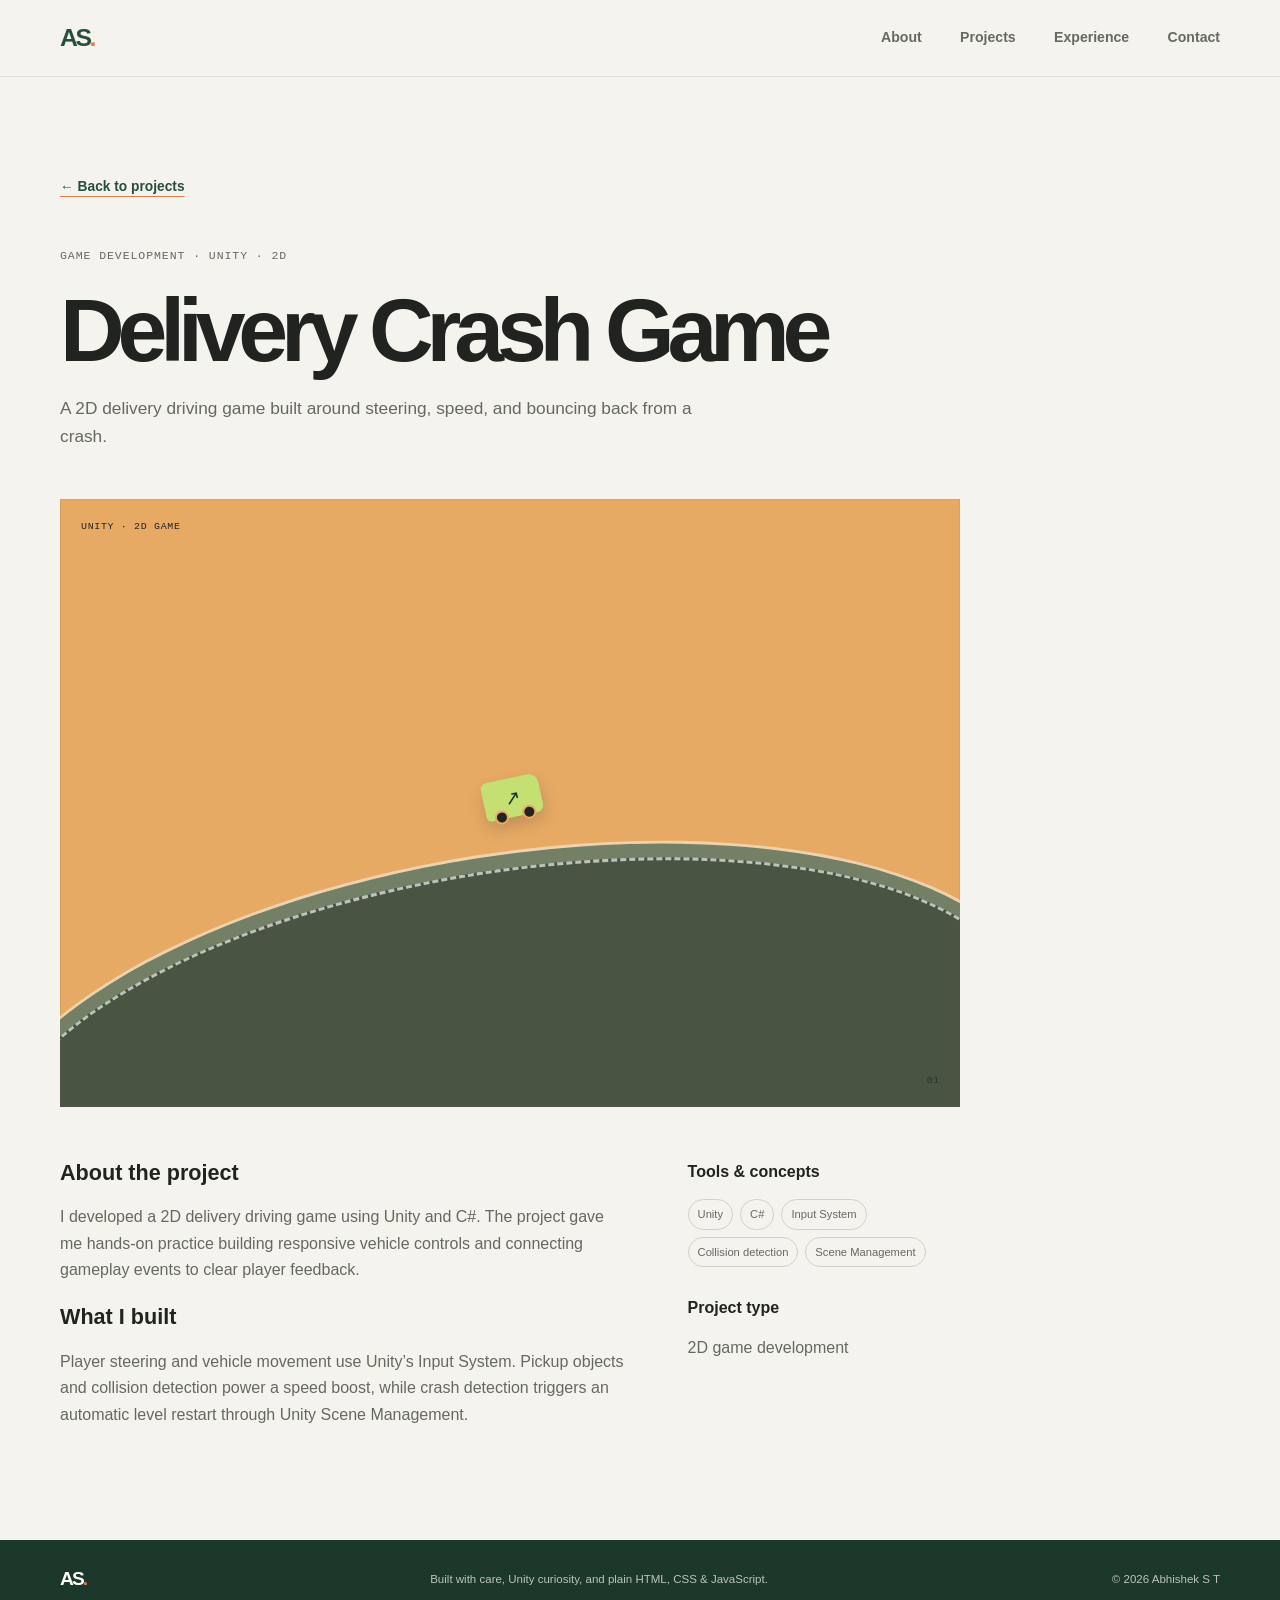
==== projects/delivery-crash.html @ 55c1bf68 "Portfolio created" ====
<!doctype html>
<html lang="en" class="no-js">
  <head>
    <meta charset="utf-8">
    <meta name="viewport" content="width=device-width, initial-scale=1">
    <meta name="theme-color" content="#f5f3ed">
    <meta name="description" content="A 2D delivery driving game made with Unity and C# by Abhishek S T.">
    <title>Delivery Crash Game — Abhishek S T</title>
    <link rel="stylesheet" href="../css/style.css">
    <script src="../js/script.js" defer></script>
  </head>
  <body>
    <a class="skip-link" href="#main">Skip to content</a>
    <header class="site-header">
      <div class="container header-inner">
        <a class="wordmark" href="../index.html" aria-label="Abhishek S T, home">AS<span>.</span></a>
        <button class="menu-toggle" type="button" aria-expanded="false" aria-controls="primary-navigation">
          <span class="menu-toggle-label">Menu</span>
          <span class="menu-toggle-icon" aria-hidden="true"></span>
        </button>
        <nav class="site-nav" id="primary-navigation" aria-label="Main navigation">
          <a href="../index.html#about">About</a>
          <a href="../index.html#projects">Projects</a>
          <a href="../index.html#experience">Experience</a>
          <a href="../index.html#contact">Contact</a>
        </nav>
      </div>
    </header>
    <main id="main" class="project-page container">
      <a class="project-page-back" href="../index.html#projects">← Back to projects</a>
      <header class="project-page-header">
        <p class="eyebrow">Game development · Unity · 2D</p>
        <h1>Delivery Crash Game</h1>
        <p>A 2D delivery driving game built around steering, speed, and bouncing back from a crash.</p>
      </header>
      <div class="project-visual project-page-visual art-delivery" role="img" aria-label="Decorative illustration of a delivery van on a winding road">
        <span class="visual-label">UNITY · 2D GAME</span>
        <span class="delivery-road" aria-hidden="true"></span>
        <span class="delivery-van" aria-hidden="true">↗</span>
        <span class="visual-number" aria-hidden="true">01</span>
      </div>
      <div class="project-page-content">
        <div>
          <h2>About the project</h2>
          <p>I developed a 2D delivery driving game using Unity and C#. The project gave me hands-on practice building responsive vehicle controls and connecting gameplay events to clear player feedback.</p>
          <h2>What I built</h2>
          <p>Player steering and vehicle movement use Unity’s Input System. Pickup objects and collision detection power a speed boost, while crash detection triggers an automatic level restart through Unity Scene Management.</p>
        </div>
        <aside class="project-page-meta" aria-label="Project details">
          <h2>Tools &amp; concepts</h2>
          <ul class="tag-list">
            <li>Unity</li><li>C#</li><li>Input System</li><li>Collision detection</li><li>Scene Management</li>
          </ul>
          <h2>Project type</h2>
          <p>2D game development</p>
        </aside>
      </div>
    </main>
    <footer class="site-footer">
      <div class="container footer-inner">
        <a class="wordmark footer-wordmark" href="../index.html" aria-label="Abhishek S T, home">AS<span>.</span></a>
        <p>Built with care, Unity curiosity, and plain HTML, CSS &amp; JavaScript.</p>
        <p>© <span id="current-year">2026</span> Abhishek S T</p>
      </div>
    </footer>
  </body>
</html>
---- css/style.css ----
:root {
  color-scheme: light;
  --paper: #f5f3ed;
  --paper-deep: #ebe8de;
  --ink: #20231f;
  --muted: #656960;
  --green: #284f3b;
  --green-dark: #1c382a;
  --lime: #c4df72;
  --orange: #e47a4e;
  --line: #d7d5cc;
  --white: #fffefa;
  --font-body: "DM Sans", "Segoe UI", sans-serif;
  --font-display: "Space Grotesk", "Segoe UI", sans-serif;
  --font-mono: "DM Mono", Consolas, monospace;
  --content-width: 1160px;
}

* {
  box-sizing: border-box;
}

html {
  scroll-behavior: smooth;
  scroll-padding-top: 88px;
}

body {
  margin: 0;
  background: var(--paper);
  color: var(--ink);
  font-family: var(--font-body);
  font-size: 16px;
  line-height: 1.65;
  -webkit-font-smoothing: antialiased;
}

img,
svg {
  display: block;
  max-width: 100%;
}

a {
  color: inherit;
}

a:focus-visible,
button:focus-visible {
  outline: 3px solid var(--orange);
  outline-offset: 4px;
}

button {
  font: inherit;
}

.container {
  width: min(var(--content-width), calc(100% - 48px));
  margin-inline: auto;
}

.visually-hidden {
  position: absolute;
  width: 1px;
  height: 1px;
  padding: 0;
  margin: -1px;
  overflow: hidden;
  clip: rect(0, 0, 0, 0);
  white-space: nowrap;
  border: 0;
}

.skip-link {
  position: fixed;
  z-index: 20;
  top: 12px;
  left: 12px;
  padding: 10px 14px;
  transform: translateY(-160%);
  background: var(--ink);
  color: var(--white);
}

.skip-link:focus {
  transform: translateY(0);
}

.site-header {
  position: sticky;
  z-index: 10;
  top: 0;
  border-bottom: 1px solid rgb(32 35 31 / 8%);
  background: rgb(245 243 237 / 94%);
  backdrop-filter: blur(14px);
}

.header-inner {
  display: flex;
  min-height: 76px;
  align-items: center;
  justify-content: space-between;
}

.wordmark {
  color: var(--green);
  font-family: var(--font-display);
  font-size: 1.55rem;
  font-weight: 700;
  letter-spacing: -0.1em;
  text-decoration: none;
}

.wordmark span {
  color: var(--orange);
}

.site-nav {
  display: flex;
  align-items: center;
  gap: clamp(20px, 3vw, 42px);
}

.site-nav a,
.contact-links a {
  color: var(--muted);
  font-size: 0.88rem;
  font-weight: 600;
  text-decoration: none;
  transition: color 160ms ease;
}

.site-nav a:hover,
.contact-links a:hover {
  color: var(--green);
}

.menu-toggle {
  display: none;
  align-items: center;
  gap: 10px;
  padding: 8px 0 8px 8px;
  border: 0;
  background: transparent;
  color: var(--ink);
  cursor: pointer;
  font-size: 0.8rem;
  font-weight: 600;
}

.menu-toggle-icon,
.menu-toggle-icon::after {
  display: block;
  width: 20px;
  height: 1px;
  background: currentColor;
  transition: transform 160ms ease;
}

.menu-toggle-icon {
  position: relative;
}

.menu-toggle-icon::after {
  position: absolute;
  top: 6px;
  content: "";
}

.menu-toggle[aria-expanded="true"] .menu-toggle-icon {
  transform: translateY(3px) rotate(45deg);
}

.menu-toggle[aria-expanded="true"] .menu-toggle-icon::after {
  transform: rotate(-90deg);
}

.section {
  padding-block: clamp(76px, 10vw, 132px);
}

.hero {
  position: relative;
  display: flex;
  min-height: min(760px, calc(100svh - 76px));
  flex-direction: column;
  justify-content: center;
  overflow: hidden;
  padding-block: 74px 34px;
  background: var(--paper);
}

.hero-grid {
  display: grid;
  grid-template-columns: minmax(0, 1.04fr) minmax(300px, 0.96fr);
  align-items: center;
  gap: clamp(36px, 7vw, 100px);
}

.hero-copy {
  position: relative;
  z-index: 1;
  max-width: 650px;
  padding-block: 28px;
}

.eyebrow,
.project-type,
.timeline-date,
.education-year {
  color: var(--muted);
  font-family: var(--font-mono);
  font-size: 0.72rem;
  letter-spacing: 0.08em;
  line-height: 1.5;
  text-transform: uppercase;
}

.eyebrow {
  display: flex;
  align-items: center;
  gap: 10px;
  margin: 0 0 22px;
}

.status-dot {
  width: 8px;
  height: 8px;
  border-radius: 50%;
  background: #79a860;
  box-shadow: 0 0 0 4px rgb(121 168 96 / 14%);
}

h1,
h2,
h3,
p {
  margin-top: 0;
}

h1,
h2,
h3 {
  font-family: var(--font-display);
}

.hero h1 {
  max-width: 700px;
  margin-bottom: 22px;
  font-size: clamp(3.2rem, 7.2vw, 6.35rem);
  font-weight: 600;
  letter-spacing: -0.085em;
  line-height: 0.99;
}

.hero h1 span,
.section-heading h2 span,
.contact-inner h2 span {
  color: var(--green);
}

.hero-intro {
  max-width: 520px;
  margin-bottom: 12px;
  color: var(--green-dark);
  font-size: clamp(1.05rem, 1.65vw, 1.28rem);
  font-weight: 600;
  line-height: 1.45;
}

.hero-description {
  max-width: 490px;
  margin-bottom: 28px;
  color: var(--muted);
}

.hero-actions {
  display: flex;
  align-items: center;
  flex-wrap: wrap;
  gap: 22px;
}

.button {
  display: inline-flex;
  min-height: 50px;
  align-items: center;
  justify-content: center;
  gap: 18px;
  padding: 0 20px;
  border: 1px solid transparent;
  border-radius: 3px;
  font-size: 0.88rem;
  font-weight: 600;
  text-decoration: none;
  transition: background 160ms ease, transform 160ms ease;
}

.button:hover {
  transform: translateY(-2px);
}

.button-primary {
  background: var(--green);
  color: var(--white);
}

.button-primary:hover {
  background: var(--green-dark);
}

.text-link {
  color: var(--ink);
  font-size: 0.88rem;
  font-weight: 600;
  text-decoration-color: var(--orange);
  text-underline-offset: 5px;
}

.text-link span {
  padding-left: 5px;
  color: var(--orange);
}

.hero-meta {
  display: flex;
  flex-wrap: wrap;
  gap: 10px;
  padding: 0;
  margin: 38px 0 0;
  list-style: none;
}

.hero-meta li,
.project-tags li,
.tag-list li {
  border: 1px solid var(--line);
  border-radius: 999px;
  color: var(--muted);
  font-size: 0.76rem;
}

.hero-meta li {
  padding: 6px 12px;
}

.hero-art {
  position: relative;
  display: grid;
  min-height: 440px;
  place-items: center;
  overflow: hidden;
  border-radius: 48% 48% 3px 3px;
  background: var(--green);
  isolation: isolate;
}

.hero-art::before {
  position: absolute;
  inset: 12px;
  border: 1px solid rgb(255 254 250 / 20%);
  border-radius: inherit;
  content: "";
}

.hero-art::after {
  position: absolute;
  z-index: -1;
  right: -25%;
  bottom: -34%;
  width: 100%;
  aspect-ratio: 1;
  border-radius: 50%;
  background: var(--green-dark);
  content: "";
}

.orbit {
  position: absolute;
  width: 72%;
  aspect-ratio: 1;
  border: 1px solid rgb(245 243 237 / 20%);
  border-radius: 50%;
}

.orbit-one {
  transform: rotate(-25deg) scaleX(0.65);
}

.orbit-two {
  transform: rotate(45deg) scaleX(0.65);
}

.hero-shape {
  position: absolute;
}

.shape-main {
  display: grid;
  width: 180px;
  aspect-ratio: 1;
  place-items: center;
  transform: rotate(-12deg);
  border: 1px solid rgb(255 254 250 / 45%);
  border-radius: 36% 64% 57% 43% / 49% 41% 59% 51%;
  background: var(--lime);
  box-shadow: 16px 20px 0 rgb(20 39 29 / 24%);
  color: var(--green-dark);
  font-family: var(--font-display);
  font-size: 5.6rem;
  font-weight: 600;
  animation: float 6s ease-in-out infinite;
}

.shape-small {
  top: 24%;
  right: 20%;
  width: 36px;
  aspect-ratio: 1;
  transform: rotate(20deg);
  border-radius: 10px;
  background: var(--orange);
}

.shape-dot {
  bottom: 25%;
  left: 19%;
  width: 17px;
  aspect-ratio: 1;
  border-radius: 50%;
  background: var(--lime);
}

.art-caption,
.art-index {
  position: absolute;
  z-index: 1;
  color: var(--white);
  font-family: var(--font-mono);
  font-size: 0.66rem;
  letter-spacing: 0.06em;
  text-transform: uppercase;
}

.art-caption {
  right: 26px;
  bottom: 24px;
  left: 26px;
  display: flex;
  justify-content: space-between;
}

.art-index {
  top: 30px;
  right: 30px;
  color: rgb(255 254 250 / 72%);
}

.hero-bottom {
  display: flex;
  align-items: center;
  gap: 12px;
  margin-top: auto;
  padding-top: 48px;
  color: var(--muted);
  font-family: var(--font-mono);
  font-size: 0.63rem;
  letter-spacing: 0.06em;
  text-transform: uppercase;
}

.scroll-line {
  width: 46px;
  height: 1px;
  background: var(--orange);
}

.hero-location {
  margin-left: auto;
}

.about-section,
.experience-section {
  background: var(--paper-deep);
}

.section-grid {
  display: grid;
  grid-template-columns: minmax(220px, 0.78fr) minmax(0, 1.22fr);
  gap: clamp(48px, 9vw, 140px);
}

.section-heading h2,
.contact-inner h2 {
  max-width: 560px;
  margin-bottom: 0;
  font-size: clamp(2.5rem, 5.3vw, 4.4rem);
  font-weight: 500;
  letter-spacing: -0.07em;
  line-height: 1.04;
}

.about-content {
  max-width: 650px;
}

.about-content p {
  color: var(--muted);
}

.about-content .lead {
  margin-bottom: 20px;
  color: var(--ink);
  font-family: var(--font-display);
  font-size: clamp(1.35rem, 2.4vw, 1.85rem);
  font-weight: 500;
  letter-spacing: -0.035em;
  line-height: 1.35;
}

.skill-groups {
  display: grid;
  grid-template-columns: 1fr 1fr;
  gap: 28px;
  margin-top: 40px;
  padding-top: 24px;
  border-top: 1px solid var(--line);
}

.skill-group h3 {
  margin-bottom: 14px;
  font-size: 0.9rem;
  font-weight: 600;
}

.tag-list {
  display: flex;
  flex-wrap: wrap;
  gap: 7px;
  padding: 0;
  margin: 0;
  list-style: none;
}

.tag-list li {
  padding: 5px 9px;
  border-color: #d3d0c6;
  font-size: 0.7rem;
}

.projects-section {
  background: var(--paper);
}

.section-topline {
  display: flex;
  align-items: end;
  justify-content: space-between;
  gap: 40px;
  margin-bottom: 48px;
}

.section-note {
  max-width: 300px;
  margin-bottom: 5px;
  color: var(--muted);
}

.project-grid {
  display: grid;
  grid-template-columns: repeat(2, minmax(0, 1fr));
  gap: 46px 28px;
}

.project-card:nth-child(3) {
  grid-column: 1 / 2;
}

.project-visual {
  position: relative;
  display: block;
  aspect-ratio: 1.48;
  overflow: hidden;
  color: var(--ink);
  text-decoration: none;
  isolation: isolate;
}

.project-visual::after {
  position: absolute;
  inset: 0;
  z-index: -1;
  border: 1px solid rgb(32 35 31 / 7%);
  content: "";
  pointer-events: none;
}

.visual-label,
.visual-number {
  position: absolute;
  z-index: 2;
  font-family: var(--font-mono);
  font-size: 0.62rem;
  letter-spacing: 0.07em;
}

.visual-label {
  top: 20px;
  left: 21px;
  text-transform: uppercase;
}

.visual-number {
  right: 20px;
  bottom: 17px;
  opacity: 0.7;
}

.art-delivery {
  background: #e7aa65;
}

.delivery-road {
  position: absolute;
  right: -8%;
  bottom: -31%;
  left: -8%;
  height: 70%;
  transform: rotate(-9deg);
  border: 3px dashed rgb(255 254 250 / 65%);
  border-radius: 50%;
  background: #4a5443;
  box-shadow: 0 0 0 14px #738066, 0 0 0 17px rgb(255 254 250 / 45%);
}

.delivery-van {
  position: absolute;
  top: 46%;
  left: 47%;
  display: grid;
  width: 58px;
  height: 39px;
  place-items: center;
  transform: rotate(-12deg);
  border-radius: 6px 10px 7px 5px;
  background: var(--lime);
  box-shadow: 0 8px 16px rgb(34 42 30 / 20%);
  color: var(--green-dark);
  font-size: 1.2rem;
}

.delivery-van::before,
.delivery-van::after {
  position: absolute;
  bottom: -5px;
  width: 10px;
  height: 10px;
  border: 2px solid #e7aa65;
  border-radius: 50%;
  background: var(--ink);
  content: "";
}

.delivery-van::before {
  left: 8px;
}

.delivery-van::after {
  right: 8px;
}

.art-snow {
  background: #b6d2d3;
}

.snow-mountain {
  position: absolute;
  bottom: -16%;
  width: 0;
  height: 0;
  border-right: 210px solid transparent;
  border-bottom: 280px solid #f5f3ed;
  border-left: 210px solid transparent;
}

.mountain-back {
  right: -2%;
  border-right-width: 230px;
  border-bottom-width: 235px;
  border-left-width: 230px;
  border-bottom-color: #dce8df;
}

.mountain-front {
  left: -18%;
}

.snow-surfer {
  position: absolute;
  top: 51%;
  left: 48%;
  display: grid;
  width: 43px;
  height: 43px;
  place-items: center;
  transform: rotate(-28deg);
  border-radius: 50%;
  background: var(--orange);
  box-shadow: 0 0 0 8px rgb(228 122 78 / 18%);
  color: var(--white);
  font-size: 1.25rem;
}

.art-agriculture {
  background: #f0c77b;
}

.agri-sun {
  position: absolute;
  top: 23%;
  right: 20%;
  width: 62px;
  aspect-ratio: 1;
  border-radius: 50%;
  background: #fff0bc;
}

.agri-field {
  position: absolute;
  right: -8%;
  bottom: -27%;
  left: -8%;
  height: 55%;
  transform: rotate(5deg);
  border-radius: 50% 50% 0 0;
  background: #547753;
  box-shadow: 0 -18px 0 #78915b, 0 -36px 0 #a9a368;
}

.agri-stem {
  position: absolute;
  z-index: 1;
  bottom: 26%;
  width: 3px;
  height: 70px;
  border-radius: 50%;
  background: #f5f3ed;
}

.stem-one {
  left: 42%;
  transform: rotate(-22deg);
}

.stem-two {
  left: 62%;
  transform: rotate(17deg);
}

.project-info {
  display: grid;
  grid-template-columns: minmax(0, 1fr) minmax(160px, 0.8fr);
  gap: 8px 20px;
  padding-top: 18px;
}

.project-info .project-type {
  margin-bottom: 5px;
  font-size: 0.62rem;
}

.project-info h3 {
  margin-bottom: 0;
  font-size: clamp(1.15rem, 2vw, 1.45rem);
  font-weight: 600;
  letter-spacing: -0.04em;
  line-height: 1.25;
}

.project-info h3 a {
  text-decoration: none;
}

.project-info h3 a span {
  color: var(--orange);
  font-size: 0.85em;
}

.project-info > p {
  margin: 20px 0 0;
  color: var(--muted);
  font-size: 0.85rem;
}

.project-tags {
  display: flex;
  grid-column: 1 / -1;
  flex-wrap: wrap;
  gap: 7px;
  padding: 0;
  margin: 8px 0 0;
  list-style: none;
}

.project-tags li {
  padding: 4px 9px;
  border-color: var(--line);
  font-size: 0.66rem;
}

.experience-section .section-note {
  margin-top: 24px;
}

.timeline {
  border-top: 1px solid #cfcdc3;
}

.timeline-item {
  display: grid;
  grid-template-columns: 145px minmax(0, 1fr);
  gap: 24px;
  padding: 25px 0;
  border-bottom: 1px solid #cfcdc3;
}

.timeline-date {
  padding-top: 4px;
  font-size: 0.67rem;
}

.timeline-body h3 {
  margin-bottom: 2px;
  font-size: 1.14rem;
  font-weight: 600;
  letter-spacing: -0.035em;
}

.timeline-body p {
  margin-bottom: 0;
  color: var(--muted);
  font-size: 0.85rem;
}

.timeline-body .timeline-org {
  margin-bottom: 8px;
  color: var(--green);
  font-weight: 600;
}

.education-section {
  background: var(--paper);
}

.education-inner {
  max-width: 850px;
}

.education-inner > .section-heading {
  margin-bottom: 40px;
}

.education-card {
  display: flex;
  align-items: center;
  justify-content: space-between;
  gap: 24px;
  padding: 24px 0;
  border-top: 1px solid var(--line);
}

.education-year {
  margin-bottom: 8px;
  font-size: 0.65rem;
}

.education-card h3 {
  margin-bottom: 5px;
  font-size: 1.14rem;
  font-weight: 600;
  letter-spacing: -0.035em;
}

.education-card p:not(.education-year) {
  margin-bottom: 0;
  color: var(--muted);
  font-size: 0.85rem;
}

.education-score {
  flex-shrink: 0;
  color: var(--green);
  font-family: var(--font-display);
  font-size: 2rem !important;
  font-weight: 600;
  letter-spacing: -0.06em;
}

.education-score span {
  margin-left: 3px;
  color: var(--muted);
  font-family: var(--font-mono);
  font-size: 0.7rem;
  font-weight: 400;
  letter-spacing: 0;
}

.education-card-compact {
  padding-block: 19px;
}

.education-card-compact h3 {
  font-size: 1rem;
}

.contact-section {
  padding-block: clamp(80px, 11vw, 148px);
  background: var(--green);
  color: var(--white);
}

.contact-inner {
  text-align: center;
}

.contact-inner .eyebrow {
  justify-content: center;
  color: rgb(255 254 250 / 70%);
}

.contact-inner h2 {
  max-width: 800px;
  margin: 0 auto 34px;
  font-size: clamp(3rem, 7vw, 6rem);
}

.contact-inner h2 span {
  color: var(--lime);
}

.contact-email {
  display: inline-flex;
  align-items: center;
  gap: 12px;
  padding-bottom: 5px;
  border-bottom: 1px solid rgb(255 254 250 / 50%);
  font-size: clamp(1rem, 2vw, 1.4rem);
  text-decoration: none;
}

.contact-email span {
  color: var(--lime);
}

.contact-links {
  display: flex;
  justify-content: center;
  flex-wrap: wrap;
  gap: 28px;
  margin-top: 34px;
}

.contact-links a {
  color: rgb(255 254 250 / 76%);
}

.contact-links a:hover {
  color: var(--lime);
}

.site-footer {
  background: var(--green-dark);
  color: rgb(255 254 250 / 70%);
}

.footer-inner {
  display: flex;
  min-height: 78px;
  align-items: center;
  justify-content: space-between;
  gap: 20px;
}

.footer-wordmark {
  color: var(--white);
  font-size: 1.2rem;
}

.footer-inner p {
  margin: 0;
  font-size: 0.72rem;
}

.project-page {
  min-height: calc(100vh - 154px);
  padding-block: clamp(56px, 8vw, 96px);
}

.project-page-back {
  display: inline-block;
  margin-bottom: 48px;
  color: var(--green);
  font-size: 0.86rem;
  font-weight: 600;
  text-decoration-color: var(--orange);
  text-underline-offset: 5px;
}

.project-page-header {
  max-width: 800px;
  margin-bottom: 48px;
}

.project-page-header h1 {
  margin-bottom: 18px;
  font-size: clamp(2.8rem, 7vw, 5.8rem);
  font-weight: 600;
  letter-spacing: -0.08em;
  line-height: 1;
}

.project-page-header > p:last-child {
  max-width: 650px;
  margin-bottom: 0;
  color: var(--muted);
  font-size: 1.08rem;
}

.project-page-visual {
  width: 100%;
  max-width: 900px;
  margin-bottom: 48px;
}

.project-page-content {
  display: grid;
  max-width: 900px;
  grid-template-columns: minmax(0, 1fr) minmax(220px, 0.48fr);
  gap: 60px;
}

.project-page-content h2 {
  margin-bottom: 14px;
  font-size: 1.35rem;
}

.project-page-content p {
  color: var(--muted);
}

.project-page-meta {
  padding-top: 4px;
}

.project-page-meta h2 {
  font-size: 1rem;
}

.project-page-meta .tag-list {
  margin-bottom: 28px;
}

@keyframes float {
  0%,
  100% {
    transform: translateY(0) rotate(-12deg);
  }

  50% {
    transform: translateY(-12px) rotate(-7deg);
  }
}

@media (max-width: 760px) {
  .container {
    width: min(100% - 40px, var(--content-width));
  }

  .hero {
    min-height: unset;
    padding-block: 48px 28px;
  }

  .hero-grid {
    grid-template-columns: 1fr;
    gap: 32px;
  }

  .hero-copy {
    padding-block: 16px 0;
  }

  .hero h1 {
    max-width: 600px;
    font-size: clamp(3.25rem, 12vw, 5.3rem);
  }

  .hero-art {
    min-height: 340px;
  }

  .shape-main {
    width: 145px;
    font-size: 4.5rem;
  }

  .hero-bottom {
    padding-top: 32px;
  }

  .section-grid {
    grid-template-columns: 1fr;
    gap: 38px;
  }

  .section-topline {
    align-items: start;
    flex-direction: column;
    gap: 18px;
  }

  .section-note {
    margin-bottom: 0;
  }

  .experience-section .section-note {
    margin-top: 18px;
  }

  .project-grid {
    gap: 36px 18px;
  }

  .project-info {
    grid-template-columns: 1fr;
    gap: 9px;
  }

  .project-info > p {
    margin-top: 0;
  }

  .project-tags {
    grid-column: 1;
    margin-top: 4px;
  }

  .project-page-content {
    grid-template-columns: 1fr;
    gap: 28px;
  }
}

@media (max-width: 560px) {
  .container {
    width: calc(100% - 36px);
  }

  .header-inner {
    min-height: 68px;
  }

  .menu-toggle {
    display: flex;
  }

  .site-nav {
    display: none;
  }

  .js .site-nav {
    position: absolute;
    top: calc(100% + 1px);
    right: 0;
    left: 0;
    display: none;
    align-items: stretch;
    flex-direction: column;
    gap: 0;
    padding: 8px 18px 16px;
    border-bottom: 1px solid var(--line);
    background: var(--paper);
  }

  .js .site-nav.is-open {
    display: flex;
  }

  .js .site-nav a {
    padding: 12px 0;
    border-bottom: 1px solid var(--line);
  }

  .no-js .menu-toggle {
    display: none;
  }

  .no-js .site-nav {
    display: flex;
    align-items: flex-end;
    flex-direction: column;
    gap: 2px;
  }

  .no-js .site-nav a {
    font-size: 0.75rem;
  }

  .hero h1 {
    font-size: clamp(3.1rem, 15vw, 4.3rem);
  }

  .hero-location {
    display: none;
  }

  .skill-groups {
    grid-template-columns: 1fr;
    gap: 22px;
    margin-top: 30px;
  }

  .project-grid {
    grid-template-columns: 1fr;
    gap: 34px;
  }

  .project-card:nth-child(3) {
    grid-column: auto;
  }

  .project-visual {
    aspect-ratio: 1.35;
  }

  .timeline-item {
    grid-template-columns: 1fr;
    gap: 8px;
    padding-block: 20px;
  }

  .education-card {
    align-items: flex-start;
    gap: 12px;
  }

  .education-score {
    font-size: 1.5rem !important;
  }

  .contact-inner h2 {
    font-size: clamp(2.8rem, 13vw, 4.5rem);
  }

  .contact-email {
    font-size: 0.98rem;
  }

  .contact-links {
    gap: 18px;
  }

  .footer-inner {
    min-height: auto;
    flex-wrap: wrap;
    padding-block: 18px;
  }

  .footer-inner p:nth-of-type(1) {
    order: 1;
    width: 100%;
  }

  .footer-inner p:nth-of-type(2) {
    margin-left: auto;
  }
}

@media (prefers-reduced-motion: reduce) {
  *,
  *::before,
  *::after {
    scroll-behavior: auto !important;
    animation-duration: 0.01ms !important;
    animation-iteration-count: 1 !important;
    transition-duration: 0.01ms !important;
  }
}
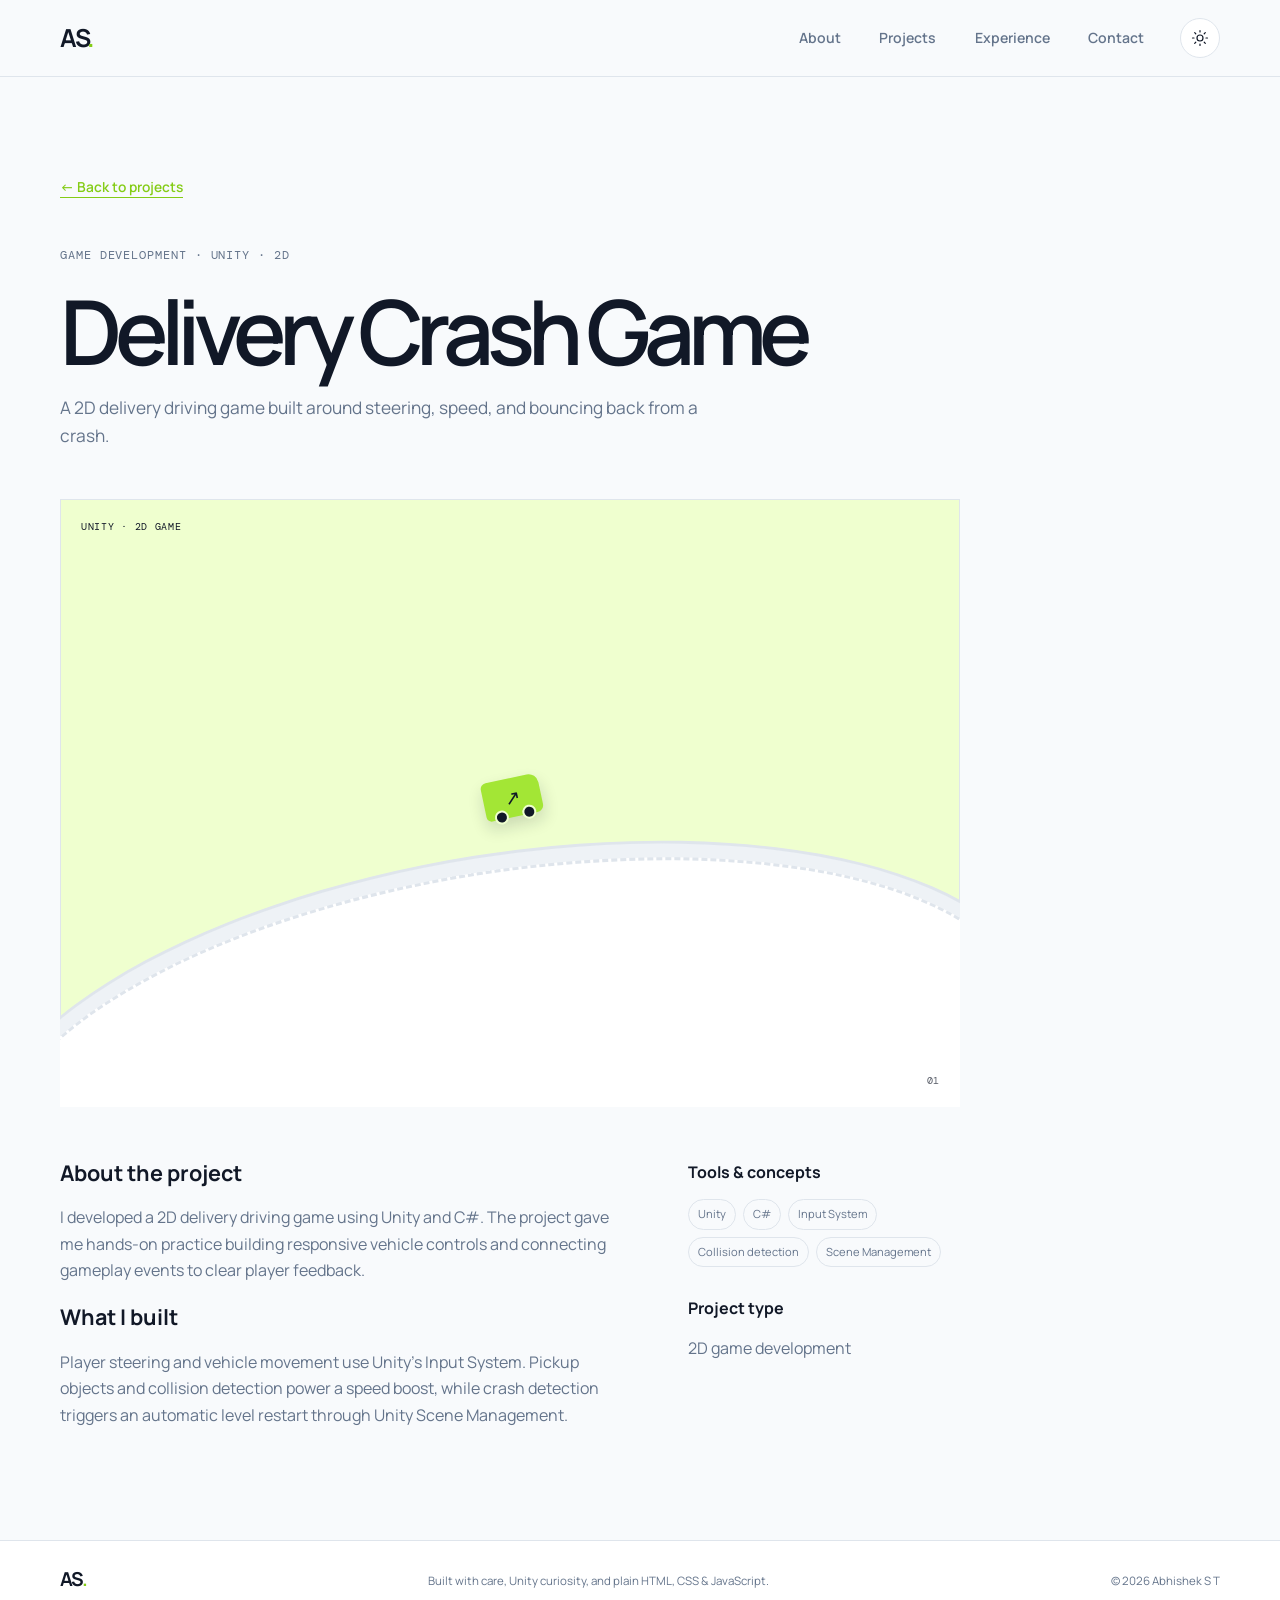
==== commit 15bc13ee: "Prompt 2" ====
--- a/projects/delivery-crash.html
+++ b/projects/delivery-crash.html
@@ -3,9 +3,12 @@
   <head>
     <meta charset="utf-8">
     <meta name="viewport" content="width=device-width, initial-scale=1">
-    <meta name="theme-color" content="#f5f3ed">
+    <meta name="theme-color" content="#f8fafc">
     <meta name="description" content="A 2D delivery driving game made with Unity and C# by Abhishek S T.">
     <title>Delivery Crash Game — Abhishek S T</title>
+    <link rel="preconnect" href="https://fonts.googleapis.com">
+    <link rel="preconnect" href="https://fonts.gstatic.com" crossorigin>
+    <link href="https://fonts.googleapis.com/css2?family=DM+Mono:wght@400;500&family=Manrope:wght@400;500;600;700;800&display=swap" rel="stylesheet">
     <link rel="stylesheet" href="../css/style.css">
     <script src="../js/script.js" defer></script>
   </head>
@@ -14,16 +17,28 @@
     <header class="site-header">
       <div class="container header-inner">
         <a class="wordmark" href="../index.html" aria-label="Abhishek S T, home">AS<span>.</span></a>
-        <button class="menu-toggle" type="button" aria-expanded="false" aria-controls="primary-navigation">
-          <span class="menu-toggle-label">Menu</span>
-          <span class="menu-toggle-icon" aria-hidden="true"></span>
-        </button>
-        <nav class="site-nav" id="primary-navigation" aria-label="Main navigation">
-          <a href="../index.html#about">About</a>
-          <a href="../index.html#projects">Projects</a>
-          <a href="../index.html#experience">Experience</a>
-          <a href="../index.html#contact">Contact</a>
-        </nav>
+        <div class="header-actions">
+          <nav class="site-nav" id="primary-navigation" aria-label="Main navigation">
+            <a href="../index.html#about">About</a>
+            <a href="../index.html#projects">Projects</a>
+            <a href="../index.html#experience">Experience</a>
+            <a href="../index.html#contact">Contact</a>
+          </nav>
+          <button class="theme-toggle" type="button" aria-label="Switch to dark theme" title="Switch to dark theme">
+            <svg class="theme-icon theme-icon-sun" viewBox="0 0 24 24" aria-hidden="true">
+              <circle cx="12" cy="12" r="4"></circle>
+              <path d="M12 2v2m0 16v2M4.93 4.93l1.42 1.42m11.3 11.3 1.42 1.42M2 12h2m16 0h2M4.93 19.07l1.42-1.42m11.3-11.3 1.42-1.42"></path>
+            </svg>
+            <svg class="theme-icon theme-icon-moon" viewBox="0 0 24 24" aria-hidden="true">
+              <path d="M20.2 15.1A8.4 8.4 0 0 1 8.9 3.8 8.5 8.5 0 1 0 20.2 15.1Z"></path>
+            </svg>
+            <span class="visually-hidden">Toggle color theme</span>
+          </button>
+          <button class="menu-toggle" type="button" aria-expanded="false" aria-controls="primary-navigation">
+            <span class="menu-toggle-label">Menu</span>
+            <span class="menu-toggle-icon" aria-hidden="true"></span>
+          </button>
+        </div>
       </div>
     </header>
     <main id="main" class="project-page container">
--- a/css/style.css
+++ b/css/style.css
@@ -1,19 +1,37 @@
 :root {
   color-scheme: light;
-  --paper: #f5f3ed;
-  --paper-deep: #ebe8de;
-  --ink: #20231f;
-  --muted: #656960;
-  --green: #284f3b;
-  --green-dark: #1c382a;
-  --lime: #c4df72;
-  --orange: #e47a4e;
-  --line: #d7d5cc;
-  --white: #fffefa;
-  --font-body: "DM Sans", "Segoe UI", sans-serif;
-  --font-display: "Space Grotesk", "Segoe UI", sans-serif;
+  --paper: #f8fafc;
+  --paper-deep: #eef2f6;
+  --surface: #ffffff;
+  --ink: #111827;
+  --muted: #64748b;
+  --green: #84cc16;
+  --green-dark: #a3e635;
+  --lime: #a3e635;
+  --accent-soft: #efffcf;
+  --orange: #8b5cf6;
+  --line: #dfe5ec;
+  --white: #ffffff;
+  --font-body: "Manrope", "Segoe UI", sans-serif;
+  --font-display: "Manrope", "Segoe UI", sans-serif;
   --font-mono: "DM Mono", Consolas, monospace;
   --content-width: 1160px;
+}
+
+:root[data-theme="dark"] {
+  color-scheme: dark;
+  --paper: #080d19;
+  --paper-deep: #0d1422;
+  --surface: #111827;
+  --ink: #f8fafc;
+  --muted: #94a3b8;
+  --green: #a3e635;
+  --green-dark: #bef264;
+  --lime: #bef264;
+  --accent-soft: #0d1422;
+  --orange: #a78bfa;
+  --line: #263246;
+  --white: #f8fafc;
 }
 
 * {
@@ -33,6 +51,7 @@
   font-size: 16px;
   line-height: 1.65;
   -webkit-font-smoothing: antialiased;
+  transition: background-color 220ms ease, color 220ms ease;
 }
 
 img,
@@ -47,7 +66,7 @@
 
 a:focus-visible,
 button:focus-visible {
-  outline: 3px solid var(--orange);
+  outline: 3px solid var(--green);
   outline-offset: 4px;
 }
 
@@ -91,8 +110,8 @@
   position: sticky;
   z-index: 10;
   top: 0;
-  border-bottom: 1px solid rgb(32 35 31 / 8%);
-  background: rgb(245 243 237 / 94%);
+  border-bottom: 1px solid var(--line);
+  background: color-mix(in srgb, var(--paper) 94%, transparent);
   backdrop-filter: blur(14px);
 }
 
@@ -104,7 +123,7 @@
 }
 
 .wordmark {
-  color: var(--green);
+  color: var(--ink);
   font-family: var(--font-display);
   font-size: 1.55rem;
   font-weight: 700;
@@ -113,7 +132,13 @@
 }
 
 .wordmark span {
-  color: var(--orange);
+  color: var(--green);
+}
+
+.header-actions {
+  display: flex;
+  align-items: center;
+  gap: clamp(18px, 3vw, 36px);
 }
 
 .site-nav {
@@ -133,7 +158,45 @@
 
 .site-nav a:hover,
 .contact-links a:hover {
-  color: var(--green);
+  color: var(--ink);
+}
+
+.theme-toggle {
+  display: grid;
+  width: 40px;
+  height: 40px;
+  flex: 0 0 auto;
+  place-items: center;
+  border: 1px solid var(--line);
+  border-radius: 50%;
+  background: var(--surface);
+  color: var(--ink);
+  cursor: pointer;
+  transition: border-color 160ms ease, background-color 160ms ease, transform 160ms ease;
+}
+
+.theme-toggle:hover {
+  transform: translateY(-2px);
+  border-color: var(--green);
+}
+
+.theme-icon {
+  width: 18px;
+  height: 18px;
+  fill: none;
+  stroke: currentColor;
+  stroke-linecap: round;
+  stroke-linejoin: round;
+  stroke-width: 1.6;
+}
+
+.theme-icon-moon,
+:root[data-theme="dark"] .theme-icon-sun {
+  display: none;
+}
+
+:root[data-theme="dark"] .theme-icon-moon {
+  display: block;
 }
 
 .menu-toggle {
@@ -149,6 +212,10 @@
   font-weight: 600;
 }
 
+.no-js .theme-toggle {
+  display: none;
+}
+
 .menu-toggle-icon,
 .menu-toggle-icon::after {
   display: block;
@@ -228,8 +295,8 @@
   width: 8px;
   height: 8px;
   border-radius: 50%;
-  background: #79a860;
-  box-shadow: 0 0 0 4px rgb(121 168 96 / 14%);
+  background: var(--green);
+  box-shadow: 0 0 0 4px color-mix(in srgb, var(--green) 18%, transparent);
 }
 
 h1,
@@ -263,7 +330,7 @@
 .hero-intro {
   max-width: 520px;
   margin-bottom: 12px;
-  color: var(--green-dark);
+  color: var(--muted);
   font-size: clamp(1.05rem, 1.65vw, 1.28rem);
   font-weight: 600;
   line-height: 1.45;
@@ -303,7 +370,7 @@
 
 .button-primary {
   background: var(--green);
-  color: var(--white);
+  color: #111827;
 }
 
 .button-primary:hover {
@@ -314,13 +381,13 @@
   color: var(--ink);
   font-size: 0.88rem;
   font-weight: 600;
-  text-decoration-color: var(--orange);
+  text-decoration-color: var(--green);
   text-underline-offset: 5px;
 }
 
 .text-link span {
   padding-left: 5px;
-  color: var(--orange);
+  color: var(--green);
 }
 
 .hero-meta {
@@ -352,14 +419,14 @@
   place-items: center;
   overflow: hidden;
   border-radius: 48% 48% 3px 3px;
-  background: var(--green);
+  background: var(--paper-deep);
   isolation: isolate;
 }
 
 .hero-art::before {
   position: absolute;
   inset: 12px;
-  border: 1px solid rgb(255 254 250 / 20%);
+  border: 1px solid var(--line);
   border-radius: inherit;
   content: "";
 }
@@ -372,7 +439,7 @@
   width: 100%;
   aspect-ratio: 1;
   border-radius: 50%;
-  background: var(--green-dark);
+  background: var(--surface);
   content: "";
 }
 
@@ -380,7 +447,7 @@
   position: absolute;
   width: 72%;
   aspect-ratio: 1;
-  border: 1px solid rgb(245 243 237 / 20%);
+  border: 1px solid var(--line);
   border-radius: 50%;
 }
 
@@ -402,11 +469,11 @@
   aspect-ratio: 1;
   place-items: center;
   transform: rotate(-12deg);
-  border: 1px solid rgb(255 254 250 / 45%);
+  border: 1px solid var(--green);
   border-radius: 36% 64% 57% 43% / 49% 41% 59% 51%;
   background: var(--lime);
-  box-shadow: 16px 20px 0 rgb(20 39 29 / 24%);
-  color: var(--green-dark);
+  box-shadow: 16px 20px 0 rgb(17 24 39 / 10%);
+  color: #111827;
   font-family: var(--font-display);
   font-size: 5.6rem;
   font-weight: 600;
@@ -436,7 +503,7 @@
 .art-index {
   position: absolute;
   z-index: 1;
-  color: var(--white);
+  color: var(--muted);
   font-family: var(--font-mono);
   font-size: 0.66rem;
   letter-spacing: 0.06em;
@@ -454,7 +521,7 @@
 .art-index {
   top: 30px;
   right: 30px;
-  color: rgb(255 254 250 / 72%);
+  color: var(--muted);
 }
 
 .hero-bottom {
@@ -473,7 +540,7 @@
 .scroll-line {
   width: 46px;
   height: 1px;
-  background: var(--orange);
+  background: var(--green);
 }
 
 .hero-location {
@@ -545,7 +612,7 @@
 
 .tag-list li {
   padding: 5px 9px;
-  border-color: #d3d0c6;
+  border-color: var(--line);
   font-size: 0.7rem;
 }
 
@@ -585,13 +652,20 @@
   color: var(--ink);
   text-decoration: none;
   isolation: isolate;
+  transition: box-shadow 180ms ease, transform 180ms ease;
+}
+
+.project-card:hover .project-visual,
+.project-card:focus-within .project-visual {
+  transform: translateY(-3px);
+  box-shadow: 0 14px 28px rgb(17 24 39 / 8%);
 }
 
 .project-visual::after {
   position: absolute;
   inset: 0;
   z-index: -1;
-  border: 1px solid rgb(32 35 31 / 7%);
+  border: 1px solid var(--line);
   content: "";
   pointer-events: none;
 }
@@ -618,7 +692,7 @@
 }
 
 .art-delivery {
-  background: #e7aa65;
+  background: var(--accent-soft);
 }
 
 .delivery-road {
@@ -628,10 +702,10 @@
   left: -8%;
   height: 70%;
   transform: rotate(-9deg);
-  border: 3px dashed rgb(255 254 250 / 65%);
+  border: 3px dashed var(--line);
   border-radius: 50%;
-  background: #4a5443;
-  box-shadow: 0 0 0 14px #738066, 0 0 0 17px rgb(255 254 250 / 45%);
+  background: var(--surface);
+  box-shadow: 0 0 0 14px var(--paper-deep), 0 0 0 17px var(--line);
 }
 
 .delivery-van {
@@ -645,8 +719,8 @@
   transform: rotate(-12deg);
   border-radius: 6px 10px 7px 5px;
   background: var(--lime);
-  box-shadow: 0 8px 16px rgb(34 42 30 / 20%);
-  color: var(--green-dark);
+  box-shadow: 0 8px 16px rgb(17 24 39 / 16%);
+  color: #111827;
   font-size: 1.2rem;
 }
 
@@ -656,7 +730,7 @@
   bottom: -5px;
   width: 10px;
   height: 10px;
-  border: 2px solid #e7aa65;
+  border: 2px solid var(--accent-soft);
   border-radius: 50%;
   background: var(--ink);
   content: "";
@@ -671,7 +745,7 @@
 }
 
 .art-snow {
-  background: #b6d2d3;
+  background: var(--paper-deep);
 }
 
 .snow-mountain {
@@ -680,7 +754,7 @@
   width: 0;
   height: 0;
   border-right: 210px solid transparent;
-  border-bottom: 280px solid #f5f3ed;
+  border-bottom: 280px solid var(--surface);
   border-left: 210px solid transparent;
 }
 
@@ -689,7 +763,7 @@
   border-right-width: 230px;
   border-bottom-width: 235px;
   border-left-width: 230px;
-  border-bottom-color: #dce8df;
+  border-bottom-color: var(--accent-soft);
 }
 
 .mountain-front {
@@ -707,13 +781,13 @@
   transform: rotate(-28deg);
   border-radius: 50%;
   background: var(--orange);
-  box-shadow: 0 0 0 8px rgb(228 122 78 / 18%);
-  color: var(--white);
+  box-shadow: 0 0 0 8px color-mix(in srgb, var(--orange) 18%, transparent);
+  color: #111827;
   font-size: 1.25rem;
 }
 
 .art-agriculture {
-  background: #f0c77b;
+  background: var(--accent-soft);
 }
 
 .agri-sun {
@@ -723,7 +797,7 @@
   width: 62px;
   aspect-ratio: 1;
   border-radius: 50%;
-  background: #fff0bc;
+  background: var(--lime);
 }
 
 .agri-field {
@@ -734,8 +808,8 @@
   height: 55%;
   transform: rotate(5deg);
   border-radius: 50% 50% 0 0;
-  background: #547753;
-  box-shadow: 0 -18px 0 #78915b, 0 -36px 0 #a9a368;
+  background: var(--green);
+  box-shadow: 0 -18px 0 var(--green-dark), 0 -36px 0 var(--line);
 }
 
 .agri-stem {
@@ -745,7 +819,7 @@
   width: 3px;
   height: 70px;
   border-radius: 50%;
-  background: #f5f3ed;
+  background: var(--surface);
 }
 
 .stem-one {
@@ -780,10 +854,15 @@
 
 .project-info h3 a {
   text-decoration: none;
+  transition: color 160ms ease;
+}
+
+.project-info h3 a:hover {
+  color: var(--muted);
 }
 
 .project-info h3 a span {
-  color: var(--orange);
+  color: var(--green);
   font-size: 0.85em;
 }
 
@@ -814,7 +893,7 @@
 }
 
 .timeline {
-  border-top: 1px solid #cfcdc3;
+  border-top: 1px solid var(--line);
 }
 
 .timeline-item {
@@ -822,7 +901,7 @@
   grid-template-columns: 145px minmax(0, 1fr);
   gap: 24px;
   padding: 25px 0;
-  border-bottom: 1px solid #cfcdc3;
+  border-bottom: 1px solid var(--line);
 }
 
 .timeline-date {
@@ -845,7 +924,7 @@
 
 .timeline-body .timeline-org {
   margin-bottom: 8px;
-  color: var(--green);
+  color: var(--muted);
   font-weight: 600;
 }
 
@@ -916,8 +995,8 @@
 
 .contact-section {
   padding-block: clamp(80px, 11vw, 148px);
-  background: var(--green);
-  color: var(--white);
+  background: var(--paper-deep);
+  color: var(--ink);
 }
 
 .contact-inner {
@@ -926,7 +1005,7 @@
 
 .contact-inner .eyebrow {
   justify-content: center;
-  color: rgb(255 254 250 / 70%);
+  color: var(--muted);
 }
 
 .contact-inner h2 {
@@ -936,7 +1015,7 @@
 }
 
 .contact-inner h2 span {
-  color: var(--lime);
+  color: var(--green);
 }
 
 .contact-email {
@@ -944,13 +1023,13 @@
   align-items: center;
   gap: 12px;
   padding-bottom: 5px;
-  border-bottom: 1px solid rgb(255 254 250 / 50%);
+  border-bottom: 1px solid var(--line);
   font-size: clamp(1rem, 2vw, 1.4rem);
   text-decoration: none;
 }
 
 .contact-email span {
-  color: var(--lime);
+  color: var(--green);
 }
 
 .contact-links {
@@ -962,16 +1041,17 @@
 }
 
 .contact-links a {
-  color: rgb(255 254 250 / 76%);
+  color: var(--muted);
 }
 
 .contact-links a:hover {
-  color: var(--lime);
+  color: var(--ink);
 }
 
 .site-footer {
-  background: var(--green-dark);
-  color: rgb(255 254 250 / 70%);
+  background: var(--surface);
+  color: var(--muted);
+  border-top: 1px solid var(--line);
 }
 
 .footer-inner {
@@ -983,7 +1063,7 @@
 }
 
 .footer-wordmark {
-  color: var(--white);
+  color: var(--ink);
   font-size: 1.2rem;
 }
 
@@ -1003,7 +1083,7 @@
   color: var(--green);
   font-size: 0.86rem;
   font-weight: 600;
-  text-decoration-color: var(--orange);
+  text-decoration-color: var(--green);
   text-underline-offset: 5px;
 }
 
@@ -1163,6 +1243,10 @@
 
   .menu-toggle {
     display: flex;
+  }
+
+  .header-actions {
+    gap: 14px;
   }
 
   .site-nav {
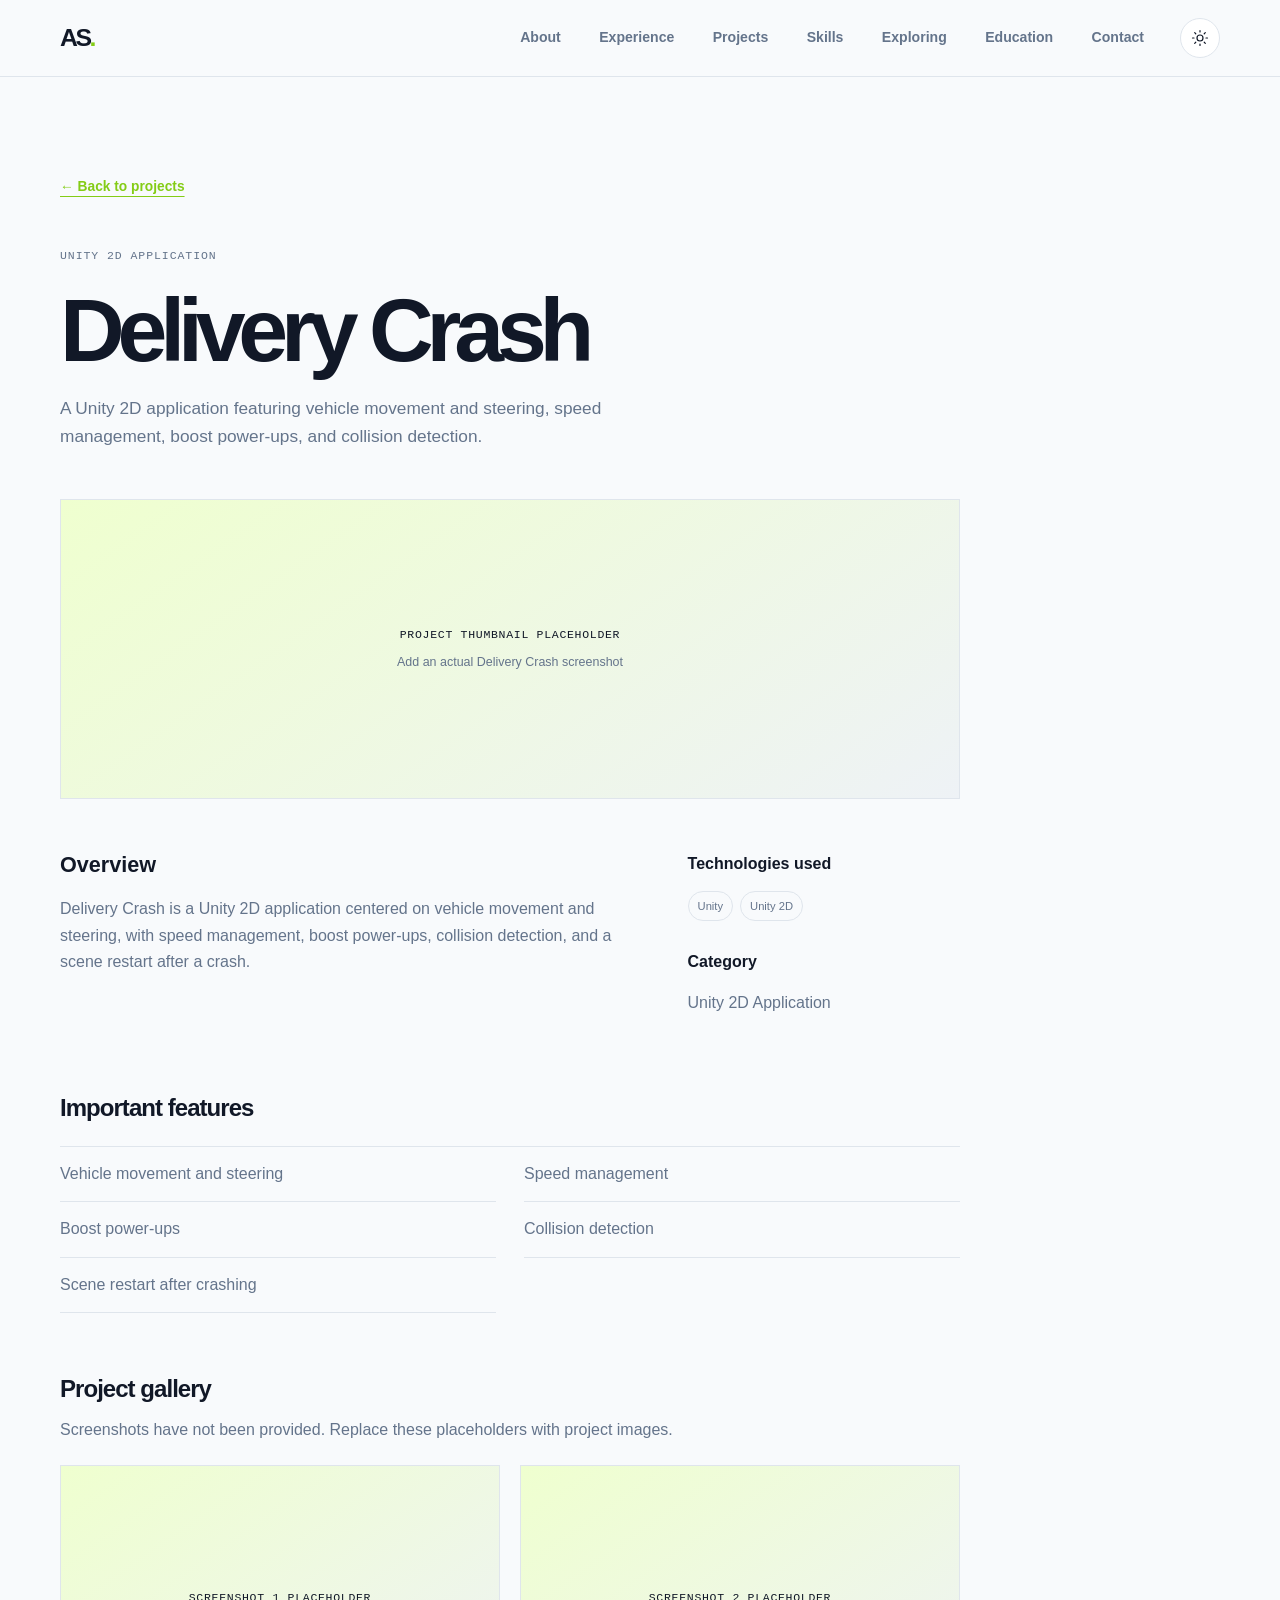
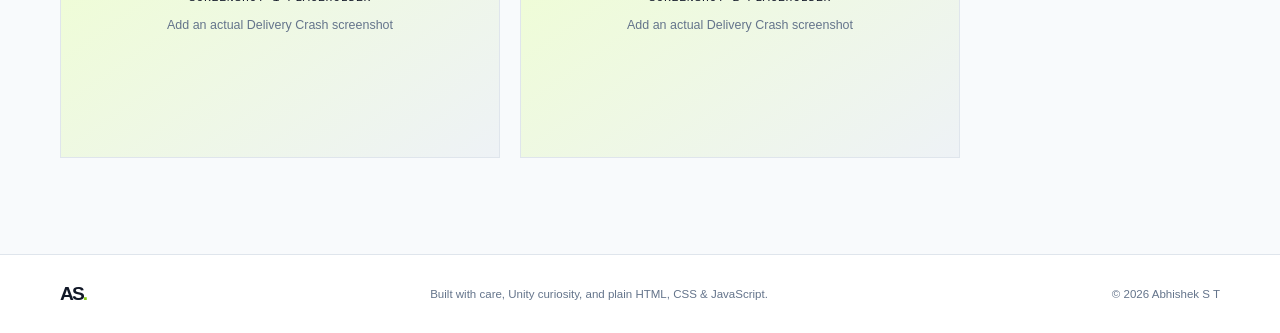
==== commit 352e2c4c: "Portfolio is created" ====
--- a/projects/delivery-crash.html
+++ b/projects/delivery-crash.html
@@ -4,11 +4,8 @@
     <meta charset="utf-8">
     <meta name="viewport" content="width=device-width, initial-scale=1">
     <meta name="theme-color" content="#f8fafc">
-    <meta name="description" content="A 2D delivery driving game made with Unity and C# by Abhishek S T.">
-    <title>Delivery Crash Game — Abhishek S T</title>
-    <link rel="preconnect" href="https://fonts.googleapis.com">
-    <link rel="preconnect" href="https://fonts.gstatic.com" crossorigin>
-    <link href="https://fonts.googleapis.com/css2?family=DM+Mono:wght@400;500&family=Manrope:wght@400;500;600;700;800&display=swap" rel="stylesheet">
+    <meta name="description" content="Delivery Crash is a Unity 2D application by Abhishek S T.">
+    <title>Delivery Crash — Abhishek S T</title>
     <link rel="stylesheet" href="../css/style.css">
     <script src="../js/script.js" defer></script>
   </head>
@@ -20,8 +17,11 @@
         <div class="header-actions">
           <nav class="site-nav" id="primary-navigation" aria-label="Main navigation">
             <a href="../index.html#about">About</a>
+            <a href="../index.html#experience">Experience</a>
             <a href="../index.html#projects">Projects</a>
-            <a href="../index.html#experience">Experience</a>
+            <a href="../index.html#skills">Skills</a>
+            <a href="../index.html#exploring">Exploring</a>
+            <a href="../index.html#education">Education</a>
             <a href="../index.html#contact">Contact</a>
           </nav>
           <button class="theme-toggle" type="button" aria-label="Switch to dark theme" title="Switch to dark theme">
@@ -44,32 +44,54 @@
     <main id="main" class="project-page container">
       <a class="project-page-back" href="../index.html#projects">← Back to projects</a>
       <header class="project-page-header">
-        <p class="eyebrow">Game development · Unity · 2D</p>
-        <h1>Delivery Crash Game</h1>
-        <p>A 2D delivery driving game built around steering, speed, and bouncing back from a crash.</p>
+        <p class="eyebrow">Unity 2D Application</p>
+        <h1>Delivery Crash</h1>
+        <p>A Unity 2D application featuring vehicle movement and steering, speed management, boost power-ups, and collision detection.</p>
       </header>
-      <div class="project-visual project-page-visual art-delivery" role="img" aria-label="Decorative illustration of a delivery van on a winding road">
-        <span class="visual-label">UNITY · 2D GAME</span>
-        <span class="delivery-road" aria-hidden="true"></span>
-        <span class="delivery-van" aria-hidden="true">↗</span>
-        <span class="visual-number" aria-hidden="true">01</span>
+      <div class="project-media-placeholder project-thumbnail-detail thumbnail-delivery">
+        <span class="thumbnail-placeholder-label">Project thumbnail placeholder</span>
+        <span class="thumbnail-placeholder-note">Add an actual Delivery Crash screenshot</span>
       </div>
       <div class="project-page-content">
-        <div>
-          <h2>About the project</h2>
-          <p>I developed a 2D delivery driving game using Unity and C#. The project gave me hands-on practice building responsive vehicle controls and connecting gameplay events to clear player feedback.</p>
-          <h2>What I built</h2>
-          <p>Player steering and vehicle movement use Unity’s Input System. Pickup objects and collision detection power a speed boost, while crash detection triggers an automatic level restart through Unity Scene Management.</p>
-        </div>
+        <section>
+          <h2>Overview</h2>
+          <p>Delivery Crash is a Unity 2D application centered on vehicle movement and steering, with speed management, boost power-ups, collision detection, and a scene restart after a crash.</p>
+        </section>
         <aside class="project-page-meta" aria-label="Project details">
-          <h2>Tools &amp; concepts</h2>
+          <h2>Technologies used</h2>
           <ul class="tag-list">
-            <li>Unity</li><li>C#</li><li>Input System</li><li>Collision detection</li><li>Scene Management</li>
+            <li>Unity</li><li>Unity 2D</li>
           </ul>
-          <h2>Project type</h2>
-          <p>2D game development</p>
+          <h2>Category</h2>
+          <p>Unity 2D Application</p>
         </aside>
       </div>
+      <section class="project-page-section" aria-labelledby="project-features-title">
+        <h2 id="project-features-title">Important features</h2>
+        <ul class="project-feature-list">
+          <li>Vehicle movement and steering</li>
+          <li>Speed management</li>
+          <li>Boost power-ups</li>
+          <li>Collision detection</li>
+          <li>Scene restart after crashing</li>
+        </ul>
+      </section>
+      <section class="project-gallery-section" aria-labelledby="project-gallery-title">
+        <div class="project-gallery-heading">
+          <h2 id="project-gallery-title">Project gallery</h2>
+          <p>Screenshots have not been provided. Replace these placeholders with project images.</p>
+        </div>
+        <div class="project-gallery">
+          <div class="project-media-placeholder project-gallery-placeholder thumbnail-delivery">
+            <span class="thumbnail-placeholder-label">Screenshot 1 placeholder</span>
+            <span class="thumbnail-placeholder-note">Add an actual Delivery Crash screenshot</span>
+          </div>
+          <div class="project-media-placeholder project-gallery-placeholder thumbnail-delivery">
+            <span class="thumbnail-placeholder-label">Screenshot 2 placeholder</span>
+            <span class="thumbnail-placeholder-note">Add an actual Delivery Crash screenshot</span>
+          </div>
+        </div>
+      </section>
     </main>
     <footer class="site-footer">
       <div class="container footer-inner">
--- a/css/style.css
+++ b/css/style.css
@@ -12,9 +12,9 @@
   --orange: #8b5cf6;
   --line: #dfe5ec;
   --white: #ffffff;
-  --font-body: "Manrope", "Segoe UI", sans-serif;
-  --font-display: "Manrope", "Segoe UI", sans-serif;
-  --font-mono: "DM Mono", Consolas, monospace;
+  --font-body: "Segoe UI", Arial, sans-serif;
+  --font-display: "Segoe UI", Arial, sans-serif;
+  --font-mono: Consolas, "Courier New", monospace;
   --content-width: 1160px;
 }
 
@@ -129,6 +129,11 @@
   font-weight: 700;
   letter-spacing: -0.1em;
   text-decoration: none;
+  transition: color 160ms ease;
+}
+
+.wordmark:hover {
+  color: var(--green);
 }
 
 .wordmark span {
@@ -210,6 +215,10 @@
   cursor: pointer;
   font-size: 0.8rem;
   font-weight: 600;
+}
+
+.menu-toggle:hover {
+  color: var(--green);
 }
 
 .no-js .theme-toggle {
@@ -377,12 +386,38 @@
   background: var(--green-dark);
 }
 
+.button-secondary {
+  border-color: var(--line);
+  background: var(--surface);
+  color: var(--ink);
+}
+
+.button-secondary:hover {
+  border-color: var(--green);
+}
+
+.button:disabled {
+  cursor: not-allowed;
+  opacity: 0.65;
+}
+
+.button:disabled:hover {
+  transform: none;
+  border-color: var(--line);
+}
+
 .text-link {
   color: var(--ink);
   font-size: 0.88rem;
   font-weight: 600;
   text-decoration-color: var(--green);
   text-underline-offset: 5px;
+  transition: color 160ms ease;
+}
+
+.text-link:hover,
+.project-page-back:hover {
+  color: var(--green);
 }
 
 .text-link span {
@@ -543,10 +578,6 @@
   background: var(--green);
 }
 
-.hero-location {
-  margin-left: auto;
-}
-
 .about-section,
 .experience-section {
   background: var(--paper-deep);
@@ -642,6 +673,55 @@
 
 .project-card:nth-child(3) {
   grid-column: 1 / 2;
+}
+
+.project-thumbnail-placeholder,
+.project-media-placeholder {
+  display: flex;
+  align-items: center;
+  justify-content: center;
+  flex-direction: column;
+  gap: 8px;
+  padding: 24px;
+  border: 1px solid var(--line);
+  color: var(--ink);
+  text-align: center;
+}
+
+.project-thumbnail-placeholder {
+  aspect-ratio: 1.48;
+  text-decoration: none;
+  transition: box-shadow 180ms ease, transform 180ms ease;
+}
+
+.project-card:hover .project-thumbnail-placeholder,
+.project-card:focus-within .project-thumbnail-placeholder {
+  transform: translateY(-3px);
+  box-shadow: 0 14px 28px rgb(17 24 39 / 8%);
+}
+
+.thumbnail-snow {
+  background: linear-gradient(145deg, var(--paper-deep), var(--surface));
+}
+
+.thumbnail-delivery {
+  background: linear-gradient(145deg, var(--accent-soft), var(--paper-deep));
+}
+
+.thumbnail-agriculture {
+  background: linear-gradient(145deg, var(--paper-deep), var(--accent-soft));
+}
+
+.thumbnail-placeholder-label {
+  font-family: var(--font-mono);
+  font-size: 0.72rem;
+  letter-spacing: 0.06em;
+  text-transform: uppercase;
+}
+
+.thumbnail-placeholder-note {
+  color: var(--muted);
+  font-size: 0.78rem;
 }
 
 .project-visual {
@@ -839,6 +919,11 @@
   padding-top: 18px;
 }
 
+.project-card .project-info {
+  grid-template-columns: 1fr;
+  gap: 10px;
+}
+
 .project-info .project-type {
   margin-bottom: 5px;
   font-size: 0.62rem;
@@ -870,6 +955,10 @@
   margin: 20px 0 0;
   color: var(--muted);
   font-size: 0.85rem;
+}
+
+.project-card .project-info > p {
+  margin: 0;
 }
 
 .project-tags {
@@ -888,6 +977,11 @@
   font-size: 0.66rem;
 }
 
+.project-details-button {
+  justify-self: start;
+  margin-top: 4px;
+}
+
 .experience-section .section-note {
   margin-top: 24px;
 }
@@ -993,6 +1087,60 @@
   font-size: 1rem;
 }
 
+.skills-section {
+  background: var(--paper);
+}
+
+.skills-grid {
+  display: grid;
+  grid-template-columns: minmax(220px, 0.78fr) minmax(0, 1.22fr);
+  gap: clamp(48px, 9vw, 140px);
+}
+
+.technical-skills,
+.exploring-list {
+  padding: 0;
+  margin: 0;
+  list-style: none;
+}
+
+.technical-skills {
+  display: grid;
+  grid-template-columns: repeat(2, minmax(0, 1fr));
+  border-top: 1px solid var(--line);
+}
+
+.technical-skills li {
+  padding: 16px 12px 16px 0;
+  border-bottom: 1px solid var(--line);
+  color: var(--muted);
+  font-size: 0.9rem;
+}
+
+.exploring-section {
+  background: var(--paper-deep);
+}
+
+.exploring-list {
+  border-top: 1px solid var(--line);
+}
+
+.exploring-list li {
+  display: flex;
+  gap: 28px;
+  align-items: center;
+  padding: 20px 0;
+  border-bottom: 1px solid var(--line);
+  font-size: 1.05rem;
+  font-weight: 600;
+}
+
+.exploring-list span {
+  color: var(--green);
+  font-family: var(--font-mono);
+  font-size: 0.68rem;
+}
+
 .contact-section {
   padding-block: clamp(80px, 11vw, 148px);
   background: var(--paper-deep);
@@ -1015,20 +1163,6 @@
 }
 
 .contact-inner h2 span {
-  color: var(--green);
-}
-
-.contact-email {
-  display: inline-flex;
-  align-items: center;
-  gap: 12px;
-  padding-bottom: 5px;
-  border-bottom: 1px solid var(--line);
-  font-size: clamp(1rem, 2vw, 1.4rem);
-  text-decoration: none;
-}
-
-.contact-email span {
   color: var(--green);
 }
 
@@ -1046,6 +1180,12 @@
 
 .contact-links a:hover {
   color: var(--ink);
+}
+
+.contact-links .contact-placeholder {
+  color: var(--muted);
+  font-size: 0.88rem;
+  font-weight: 600;
 }
 
 .site-footer {
@@ -1085,6 +1225,7 @@
   font-weight: 600;
   text-decoration-color: var(--green);
   text-underline-offset: 5px;
+  transition: color 160ms ease;
 }
 
 .project-page-header {
@@ -1113,6 +1254,13 @@
   margin-bottom: 48px;
 }
 
+.project-thumbnail-detail {
+  width: 100%;
+  max-width: 900px;
+  min-height: 300px;
+  margin-bottom: 48px;
+}
+
 .project-page-content {
   display: grid;
   max-width: 900px;
@@ -1120,11 +1268,20 @@
   gap: 60px;
 }
 
+.project-page-content > section,
+.project-page-meta {
+  min-width: 0;
+}
+
 .project-page-content h2 {
   margin-bottom: 14px;
   font-size: 1.35rem;
 }
 
+.project-page-content section p {
+  color: var(--muted);
+}
+
 .project-page-content p {
   color: var(--muted);
 }
@@ -1139,6 +1296,59 @@
 
 .project-page-meta .tag-list {
   margin-bottom: 28px;
+}
+
+.project-page-section,
+.project-gallery-section {
+  max-width: 900px;
+  margin-top: 56px;
+}
+
+.project-page-section h2,
+.project-gallery-heading h2 {
+  margin-bottom: 18px;
+  font-size: 1.5rem;
+  letter-spacing: -0.04em;
+}
+
+.project-feature-list {
+  display: grid;
+  grid-template-columns: repeat(2, minmax(0, 1fr));
+  gap: 0 28px;
+  padding: 0;
+  margin: 0;
+  border-top: 1px solid var(--line);
+  list-style: none;
+}
+
+.project-feature-list li {
+  padding: 14px 0;
+  border-bottom: 1px solid var(--line);
+  color: var(--muted);
+}
+
+.project-gallery-heading {
+  margin-bottom: 22px;
+}
+
+.project-gallery-heading h2 {
+  margin-bottom: 8px;
+}
+
+.project-gallery-heading p {
+  margin-bottom: 0;
+  color: var(--muted);
+}
+
+.project-gallery {
+  display: grid;
+  grid-template-columns: repeat(2, minmax(0, 1fr));
+  gap: 20px;
+}
+
+.project-gallery-placeholder {
+  min-height: 240px;
+  aspect-ratio: 1.5;
 }
 
 @keyframes float {
@@ -1194,6 +1404,15 @@
     gap: 38px;
   }
 
+  .skills-grid {
+    grid-template-columns: 1fr;
+    gap: 38px;
+  }
+
+  .technical-skills {
+    grid-template-columns: 1fr;
+  }
+
   .section-topline {
     align-items: start;
     flex-direction: column;
@@ -1230,17 +1449,13 @@
     grid-template-columns: 1fr;
     gap: 28px;
   }
-}
-
-@media (max-width: 560px) {
-  .container {
-    width: calc(100% - 36px);
-  }
-
-  .header-inner {
-    min-height: 68px;
-  }
-
+
+  .project-gallery {
+    grid-template-columns: 1fr;
+  }
+}
+
+@media (max-width: 680px) {
   .menu-toggle {
     display: flex;
   }
@@ -1290,13 +1505,19 @@
   .no-js .site-nav a {
     font-size: 0.75rem;
   }
+}
+
+@media (max-width: 560px) {
+  .container {
+    width: calc(100% - 36px);
+  }
+
+  .header-inner {
+    min-height: 68px;
+  }
 
   .hero h1 {
     font-size: clamp(3.1rem, 15vw, 4.3rem);
-  }
-
-  .hero-location {
-    display: none;
   }
 
   .skill-groups {
@@ -1314,8 +1535,20 @@
     grid-column: auto;
   }
 
-  .project-visual {
+  .project-thumbnail-placeholder {
     aspect-ratio: 1.35;
+  }
+
+  .project-thumbnail-detail {
+    min-height: 220px;
+  }
+
+  .project-feature-list {
+    grid-template-columns: 1fr;
+  }
+
+  .project-gallery-placeholder {
+    min-height: 200px;
   }
 
   .timeline-item {
@@ -1335,10 +1568,6 @@
 
   .contact-inner h2 {
     font-size: clamp(2.8rem, 13vw, 4.5rem);
-  }
-
-  .contact-email {
-    font-size: 0.98rem;
   }
 
   .contact-links {
